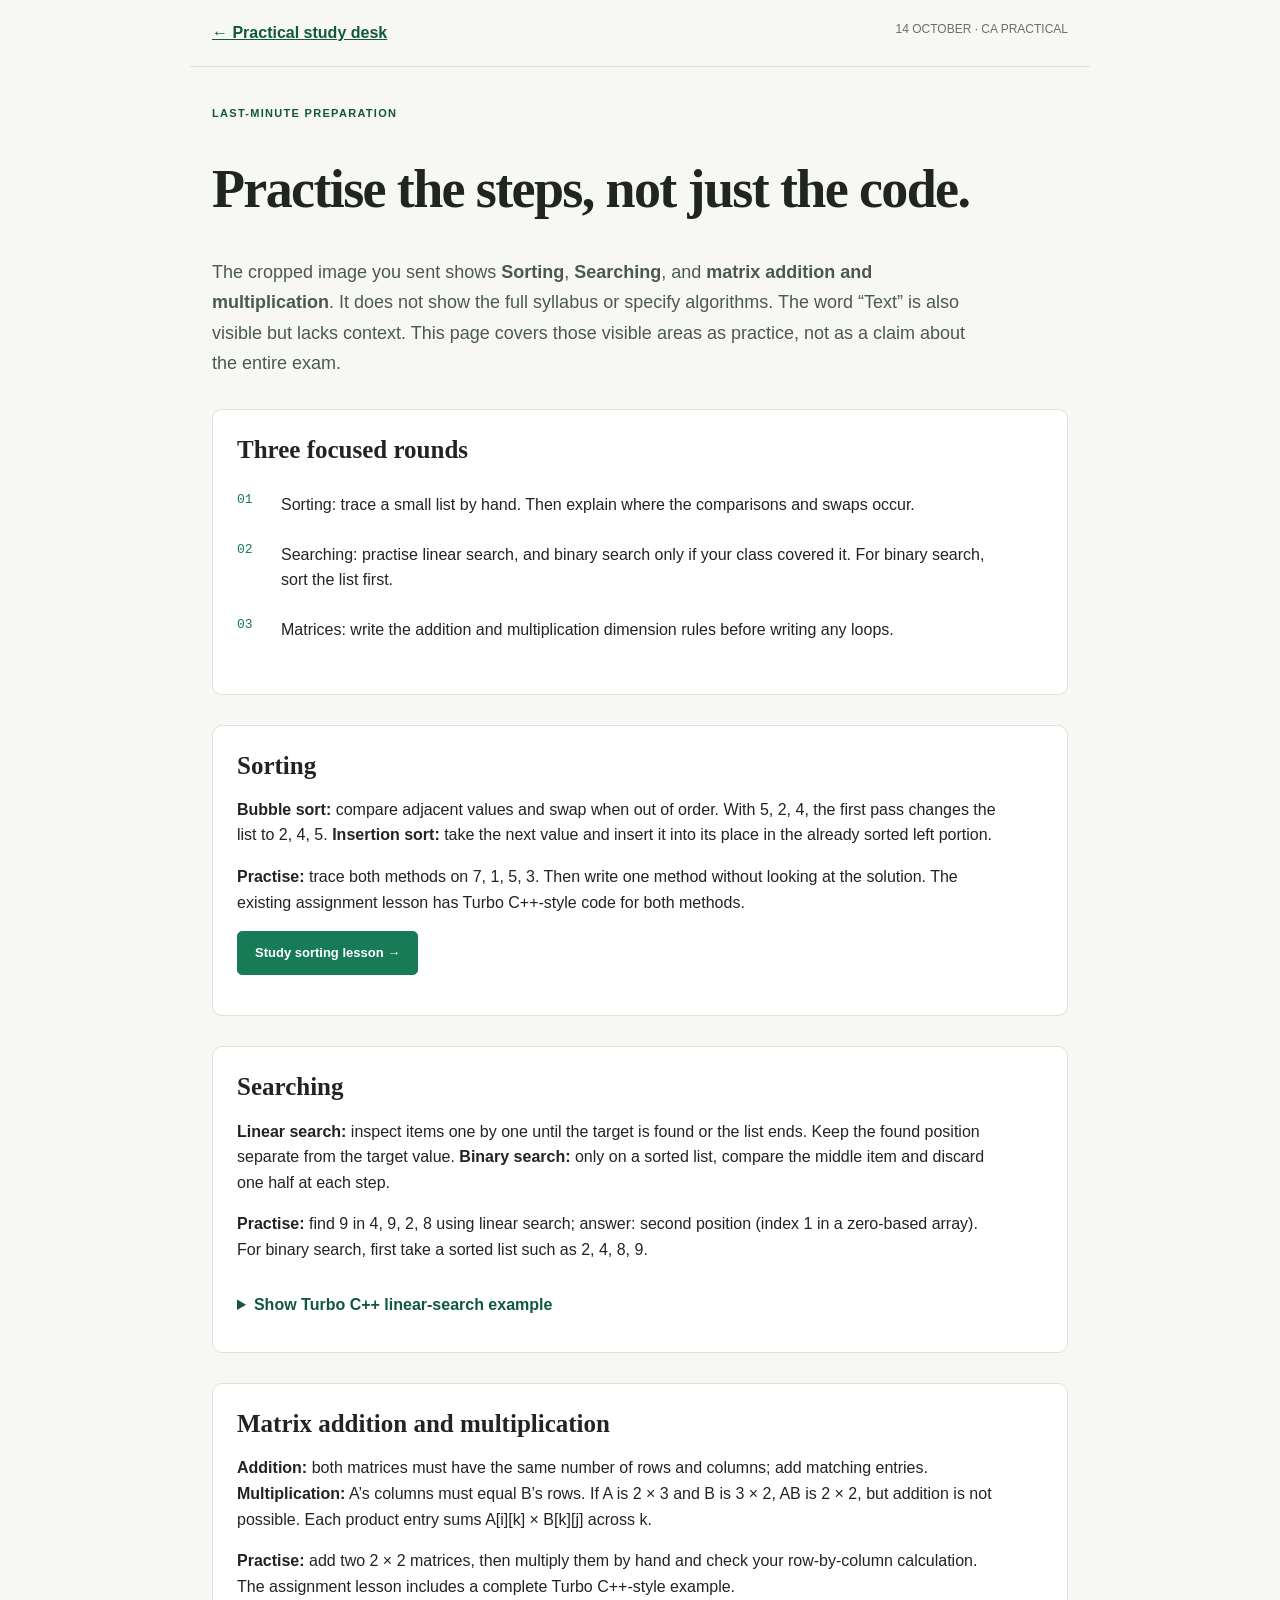
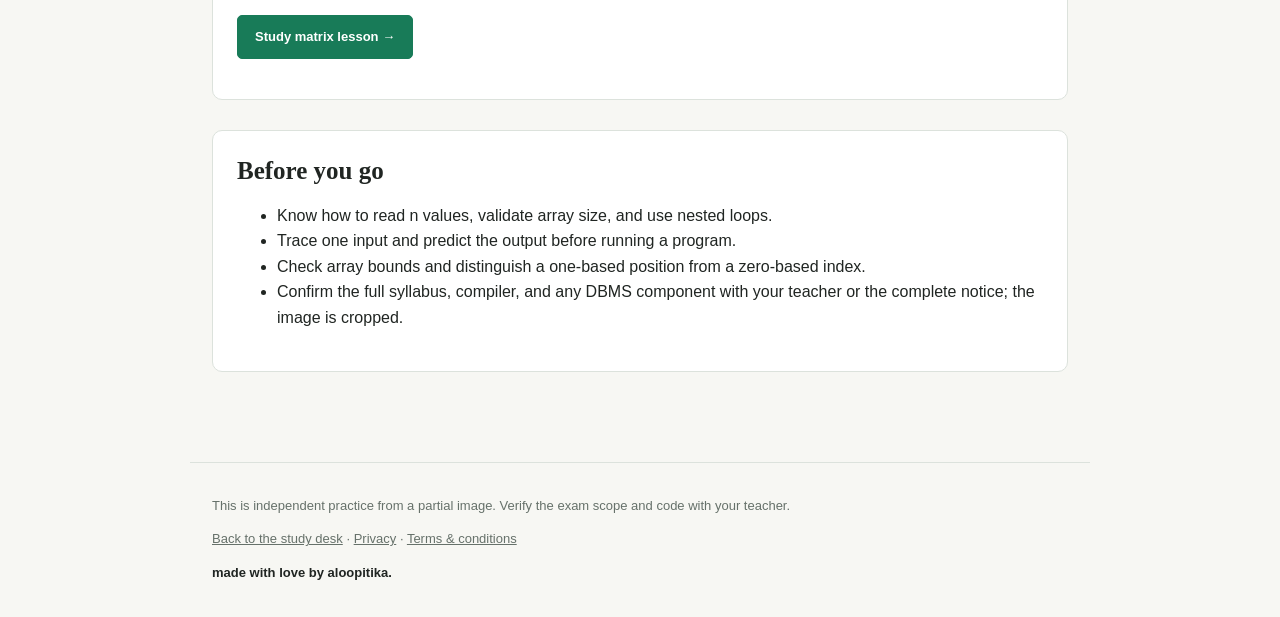
==== exam-14-october.html @ 1c6a815f "feat: simplify practical home and add 14 October revision" ====
<!doctype html>
<html lang="en"><head><meta charset="utf-8"><meta name="viewport" content="width=device-width,initial-scale=1"><meta name="theme-color" content="#f7f7f3"><title>14 October CA practical preparation</title><link rel="icon" href="favicon.svg" type="image/svg+xml"><link rel="stylesheet" href="style.css"><link rel="stylesheet" href="study-additions.css"></head><body class="exam-page"><header class="exam-header"><a href="index.html#home">← Practical study desk</a><span>14 OCTOBER · CA PRACTICAL</span></header><main class="exam-main"><p class="section-label">LAST-MINUTE PREPARATION</p><h1>Practise the steps, not just the code.</h1><p class="lead">The cropped image you sent shows <strong>Sorting</strong>, <strong>Searching</strong>, and <strong>matrix addition and multiplication</strong>. It does not show the full syllabus or specify algorithms. The word “Text” is also visible but lacks context. This page covers those visible areas as practice, not as a claim about the entire exam.</p><section class="exam-focus"><h2>Three focused rounds</h2><ol class="steps"><li>Sorting: trace a small list by hand. Then explain where the comparisons and swaps occur.</li><li>Searching: practise linear search, and binary search only if your class covered it. For binary search, sort the list first.</li><li>Matrices: write the addition and multiplication dimension rules before writing any loops.</li></ol></section><section class="exam-focus"><h2>Sorting</h2><p><strong>Bubble sort:</strong> compare adjacent values and swap when out of order. With 5, 2, 4, the first pass changes the list to 2, 4, 5. <strong>Insertion sort:</strong> take the next value and insert it into its place in the already sorted left portion.</p><p><strong>Practise:</strong> trace both methods on 7, 1, 5, 3. Then write one method without looking at the solution. The existing assignment lesson has Turbo C++-style code for both methods.</p><p><a class="button primary" href="index.html#lesson-12">Study sorting lesson →</a></p></section><section class="exam-focus"><h2>Searching</h2><p><strong>Linear search:</strong> inspect items one by one until the target is found or the list ends. Keep the found position separate from the target value. <strong>Binary search:</strong> only on a sorted list, compare the middle item and discard one half at each step.</p><p><strong>Practise:</strong> find 9 in 4, 9, 2, 8 using linear search; answer: second position (index 1 in a zero-based array). For binary search, first take a sorted list such as 2, 4, 8, 9.</p>
<details><summary>Show Turbo C++ linear-search example</summary><pre class="exam-code">#include &lt;iostream.h&gt;
#include &lt;conio.h&gt;
void main() {
    clrscr();
    int a[20], n, target, i, pos = -1;
    cout &lt;&lt; "How many numbers (1-20)? ";
    cin &gt;&gt; n;
    if (n &lt; 1 || n &gt; 20) {
        cout &lt;&lt; "Invalid count";
        getch();
        return;
    }
    for (i = 0; i &lt; n; i++) cin &gt;&gt; a[i];
    cout &lt;&lt; "Search for: ";
    cin &gt;&gt; target;
    for (i = 0; i &lt; n; i++) {
        if (a[i] == target) { pos = i; break; }
    }
    if (pos == -1) cout &lt;&lt; "Not found";
    else cout &lt;&lt; "Found at position " &lt;&lt; pos + 1;
    getch();
}</pre></details></section><section class="exam-focus"><h2>Matrix addition and multiplication</h2><p><strong>Addition:</strong> both matrices must have the same number of rows and columns; add matching entries. <strong>Multiplication:</strong> A’s columns must equal B’s rows. If A is 2 × 3 and B is 3 × 2, AB is 2 × 2, but addition is not possible. Each product entry sums A[i][k] × B[k][j] across k.</p><p><strong>Practise:</strong> add two 2 × 2 matrices, then multiply them by hand and check your row-by-column calculation. The assignment lesson includes a complete Turbo C++-style example.</p><p><a class="button primary" href="index.html#lesson-11">Study matrix lesson →</a></p></section><section class="exam-focus"><h2>Before you go</h2><ul><li>Know how to read n values, validate array size, and use nested loops.</li><li>Trace one input and predict the output before running a program.</li><li>Check array bounds and distinguish a one-based position from a zero-based index.</li><li>Confirm the full syllabus, compiler, and any DBMS component with your teacher or the complete notice; the image is cropped.</li></ul></section></main><footer class="exam-footer"><p>This is independent practice from a partial image. Verify the exam scope and code with your teacher.</p><p><a href="index.html#home">Back to the study desk</a> · <a href="privacy.html">Privacy</a> · <a href="terms.html">Terms &amp; conditions</a></p><p class="credit">made with love by aloopitika.</p></footer></body></html>
---- style.css ----
:root{--bg:#f7f7f3;--surface:#fff;--ink:#202522;--muted:#66716a;--line:#dce2dc;--accent:#187b58;--accent-dark:#10583f;--pale:#e9f4ec;--code:#16201b;--code-ink:#e7f4e8;--serif:Georgia,'Times New Roman',serif;--sans:'Segoe UI',Arial,sans-serif;--mono:Consolas,'Courier New',monospace}*{box-sizing:border-box}html{scroll-behavior:smooth}body{margin:0;background:var(--bg);color:var(--ink);font-family:var(--sans);line-height:1.6}button,input{font:inherit}button{cursor:pointer}a{color:inherit}.skip{position:absolute;left:-999px;top:0;z-index:20;background:#fff;padding:12px}.skip:focus{left:10px}.sr-only{position:absolute;width:1px;height:1px;padding:0;margin:-1px;overflow:hidden;clip:rect(0,0,0,0);white-space:nowrap;border:0}.site-shell{min-height:100vh;display:grid;grid-template-columns:284px minmax(0,1fr)}.sidebar{height:100vh;position:sticky;top:0;background:#eef1eb;border-right:1px solid var(--line);display:flex;flex-direction:column}.brand{min-height:89px;display:flex;align-items:center;gap:12px;padding:18px 22px;text-decoration:none;font-size:21px;font-weight:750;letter-spacing:-1.2px;border-bottom:1px solid var(--line)}.brand-mark{color:var(--accent);font-family:var(--mono);font-size:23px;letter-spacing:-6px;padding-right:5px}.brand-accent{color:var(--accent)}.brand small{display:block;color:var(--muted);font-size:10px;letter-spacing:1.1px;text-transform:uppercase;font-weight:600;margin-top:-3px}.sidebar-body{min-height:0;overflow:auto;padding:24px 14px 16px}.search-label,.nav-header,.eyebrow,.section-label,.sidebar-progress span{font-size:11px;letter-spacing:1.3px;font-weight:750;color:var(--muted)}.search-label{display:block;margin:0 8px 9px}#search{width:100%;height:44px;border:1px solid var(--line);border-radius:6px;background:white;padding:0 12px;outline:none;color:var(--ink)}#search:focus{border-color:var(--accent);box-shadow:0 0 0 3px #187b5822}.nav-header{display:flex;justify-content:space-between;margin:27px 8px 11px}.nav-item{width:100%;display:flex;text-align:left;align-items:center;gap:11px;min-height:48px;border:0;border-radius:5px;background:transparent;padding:7px 10px;color:#36443b}.nav-item:hover,.nav-item:focus-visible{background:#e2eae1}.nav-item.active{background:#d9eade;color:#10583f;font-weight:700}.nav-num{font-family:var(--mono);font-size:12px;color:#758078}.nav-title{flex:1;font-size:13px;line-height:1.3}.studied-dot{color:var(--accent);font-size:16px}.sidebar-bottom{padding:19px 22px;border-top:1px solid var(--line)}.sidebar-progress{display:flex;justify-content:space-between;gap:8px;align-items:center}.sidebar-progress span{max-width:95px;line-height:1.3}.sidebar-progress strong{font-size:13px;color:var(--accent-dark)}.sidebar-bottom p{font-size:11px;color:var(--muted);margin:9px 0 0}.workspace{min-width:0;display:flex;flex-direction:column}.topbar{height:64px;border-bottom:1px solid var(--line);display:flex;align-items:center;justify-content:space-between;padding:0 clamp(22px,5vw,75px);background:var(--bg)}.topbar-home{font-size:11px;font-weight:750;letter-spacing:1.25px;text-decoration:none;color:#405047}.topbar-home span{color:#aab3aa;margin:0 5px}.github-link{font-size:12px;text-decoration:none;color:var(--accent-dark);font-weight:650}.icon-button{display:none;background:none;border:0}main{width:100%;max-width:980px;padding:clamp(30px,5vw,66px) clamp(22px,5vw,75px) 96px;margin:0 auto;flex:1}.intro-tag{display:inline-block;border:1px solid #b9d8c6;border-radius:3px;color:var(--accent-dark);font:700 11px var(--mono);letter-spacing:.9px;padding:7px 10px}.hero h1,.lesson-heading h1{font:normal clamp(36px,5vw,60px)/1.07 var(--serif);letter-spacing:-2px;margin:20px 0 19px}.hero h1 em{color:var(--accent);font-weight:normal}.lead{font-size:18px;color:#4b5950;max-width:680px;line-height:1.7}.divider{height:1px;background:var(--line);margin:35px 0}.hero-actions{display:flex;gap:10px;flex-wrap:wrap;margin-top:28px}.button{display:inline-flex;align-items:center;justify-content:center;min-height:44px;border-radius:5px;padding:10px 17px;text-decoration:none;font-size:13px;font-weight:700;border:1px solid #b7cabc;background:#fff;color:var(--accent-dark)}.button:hover,.button:focus-visible{background:var(--pale)}.button.primary{background:var(--accent);border-color:var(--accent);color:#fff}.button.primary:hover{background:var(--accent-dark)}.button:disabled{opacity:.5;cursor:not-allowed}.section-label{margin:0 0 12px;color:var(--accent-dark)}.path-list{list-style:none;margin:0;padding:0;border-top:1px solid var(--line)}.path-list li{border-bottom:1px solid var(--line)}.path-list a{display:grid;grid-template-columns:40px 1fr auto;gap:12px;align-items:center;padding:18px 4px;text-decoration:none}.path-list a:hover{color:var(--accent)}.path-list .num{font:13px var(--mono);color:var(--accent)}.path-list small{color:var(--muted)}.lesson-heading .eyebrow{color:var(--accent-dark)}.lesson-heading h1{font-size:clamp(36px,4vw,54px)}.prompt{background:#f0f3ee;border-left:3px solid #94bca5;padding:19px 22px;margin:30px 0;color:#32443a}.prompt small{display:block;font-size:11px;font-weight:750;letter-spacing:1px;margin-bottom:8px}.prompt p{margin:0}.note{background:#fff6e9;color:#66502d;border:1px solid #eadbbf;padding:15px 17px;border-radius:5px;margin:22px 0;font-size:14px}.lesson-section{padding-top:38px;border-top:1px solid var(--line);margin-top:37px;scroll-margin-top:20px}.lesson-section h2{font:normal 29px/1.25 var(--serif);letter-spacing:-.6px;margin:0 0 12px}.lesson-section h3{font-size:16px;margin:0 0 8px}.lesson-section p{margin:0 0 16px;color:#4b5950}.concept{padding:19px 0;border-bottom:1px solid var(--line)}.concept:last-child{border:0}.steps{counter-reset:steps;list-style:none;margin:20px 0;padding:0}.steps li{counter-increment:steps;position:relative;padding:7px 0 7px 44px;margin:0 0 10px}.steps li:before{content:counter(steps,decimal-leading-zero);position:absolute;left:0;font:13px var(--mono);color:var(--accent)}.example-grid{display:grid;grid-template-columns:1fr 1fr;gap:14px}.example-box{background:#fff;border:1px solid var(--line);border-radius:5px;padding:17px;min-width:0}.example-box small{display:block;font-size:11px;letter-spacing:1px;font-weight:700;color:var(--muted);margin-bottom:7px}.example-box pre{white-space:pre-wrap;overflow-wrap:anywhere;margin:0;font:13px/1.6 var(--mono)}.reveal-wrap{padding:23px;background:var(--pale);border:1px solid #cbded0;border-radius:6px;margin-top:20px}.reveal-wrap p{margin:0 0 14px}.code-panel[hidden],.answer[hidden]{display:none}.code-panel{margin-top:20px}.code-toolbar{display:flex;align-items:center;justify-content:space-between;gap:10px;background:#25332a;color:#d7e8d9;padding:11px 14px;font:12px var(--mono);border-radius:5px 5px 0 0}.code-toolbar div{display:flex;gap:9px;flex-wrap:wrap}.code-toolbar button{border:1px solid #5c7762;background:transparent;border-radius:4px;color:#e8f3e9;padding:6px 9px}.code-toolbar button:hover{background:#395344}.code-block{margin:0;padding:22px;max-height:650px;overflow:auto;background:var(--code);color:var(--code-ink);font:13px/1.65 var(--mono);tab-size:4;border-radius:0 0 5px 5px}.breakdown{margin:18px 0 0;padding:0;list-style:none}.breakdown li{border-bottom:1px solid var(--line);padding:13px 0}.breakdown code{color:var(--accent-dark);background:#eaf3ec;padding:2px 5px;border-radius:3px;overflow-wrap:anywhere}.breakdown p{margin:6px 0 0;font-size:14px}.practice{background:white;border:1px solid var(--line);border-radius:6px;padding:24px;margin-top:16px}.practice p{color:var(--ink)}.practice textarea{width:100%;min-height:130px;border:1px solid var(--line);border-radius:4px;padding:12px;font:13px/1.5 var(--mono);resize:vertical;margin-bottom:12px}.practice textarea:focus{outline:2px solid #a9d7bb}.answer{background:var(--pale);padding:15px;margin-top:13px;border-radius:4px}.pitfalls{padding-left:20px;color:#4b5950}.pitfalls li{margin:8px 0}.lesson-footer-nav{display:flex;justify-content:space-between;gap:12px;margin-top:46px;padding-top:25px;border-top:1px solid var(--line)}.mark-button{margin-top:28px}.site-footer{padding:22px clamp(22px,5vw,75px) 25px;border-top:1px solid var(--line);color:var(--muted);font-size:12px;max-width:100%;text-align:center}.site-footer p{margin:5px auto;max-width:750px}.site-footer .credit{margin-top:22px;color:#35443a;font-weight:700}.no-js{position:fixed;bottom:0;background:#fff7df;padding:20px;width:100%;z-index:30}button:focus-visible,a:focus-visible{outline:3px solid #82b398;outline-offset:3px}@media(max-width:820px){html,body{max-width:100%;overflow-x:hidden}.site-shell{display:block}.workspace,.topbar,main,.lesson-heading,.prompt,.note{min-width:0;max-width:100%}.topbar{gap:10px}.github-link{max-width:110px;white-space:normal;line-height:1.2;text-align:right;overflow-wrap:anywhere}.lesson-heading,.prompt,.note{overflow-wrap:anywhere}.sidebar{position:fixed;z-index:12;width:min(320px,88vw);height:100dvh;transform:translateX(-100%);transition:transform .2s;box-shadow:8px 0 30px #14201622}.sidebar.open{transform:translateX(0)}.icon-button{display:inline-flex;gap:7px;align-items:center;font-size:13px;color:var(--ink)}.topbar{padding:0 20px}.topbar-home{display:none}main{padding:34px 20px 70px}.example-grid{grid-template-columns:1fr}.site-shell.menu-open:after{content:"";position:fixed;inset:0;background:#14201666;z-index:11}.lesson-footer-nav{flex-direction:column}}@media(prefers-reduced-motion:reduce){html{scroll-behavior:auto}.sidebar{transition:none}}
---- study-additions.css ----
.sidebar-home{display:block;padding:9px 12px;margin:0 0 8px;color:var(--accent-dark);font-weight:700;text-decoration:none;border:1px solid var(--line);border-radius:6px;background:white}.sidebar-home:hover{background:var(--pale)}.home-choices{display:grid;gap:12px;margin-top:28px}.home-choice{display:flex;flex-direction:column;gap:4px;padding:19px 21px;border:1px solid var(--line);border-radius:8px;background:white;text-decoration:none;transition:border-color .15s}.home-choice:hover{border-color:var(--accent)}.home-choice strong{font-size:17px}.home-choice span{font-size:14px;color:var(--muted)}.home-choice.featured{border-left:4px solid var(--accent)}.home-choice.pending{background:#f5f6f2;color:var(--muted)}.home-choice.pending strong{color:var(--ink)}.exam-page{background:var(--bg)}.exam-header,.exam-footer{max-width:900px;margin:auto;padding:20px 22px;display:flex;justify-content:space-between;gap:15px}.exam-header{border-bottom:1px solid var(--line)}.exam-header a{font-weight:700;color:var(--accent-dark)}.exam-header span{font-size:12px;color:var(--muted)}.exam-main{max-width:900px;margin:auto;padding:38px 22px 60px}.exam-main h1{font:700 clamp(32px,6vw,54px)/1.15 var(--serif);letter-spacing:-.03em}.exam-main .lead{max-width:760px}.exam-focus{margin:30px 0;padding:24px;background:white;border:1px solid var(--line);border-radius:10px}.exam-focus h2{font:700 25px/1.25 var(--serif);margin:0 0 12px}.exam-focus p,.exam-focus li{max-width:760px}.exam-focus details{margin-top:20px}.exam-focus summary{cursor:pointer;color:var(--accent-dark);font-weight:700;padding:10px 0}.exam-code{background:var(--code);color:var(--code-ink);padding:18px;overflow-x:auto;border-radius:7px;font:14px/1.55 var(--mono)}.exam-footer{display:block;border-top:1px solid var(--line);font-size:13px;color:var(--muted)}.exam-footer .credit{font-weight:700;color:var(--ink)}@media(max-width:600px){.exam-header{display:block}.exam-header span{display:block;margin-top:8px}.exam-focus{padding:18px}}
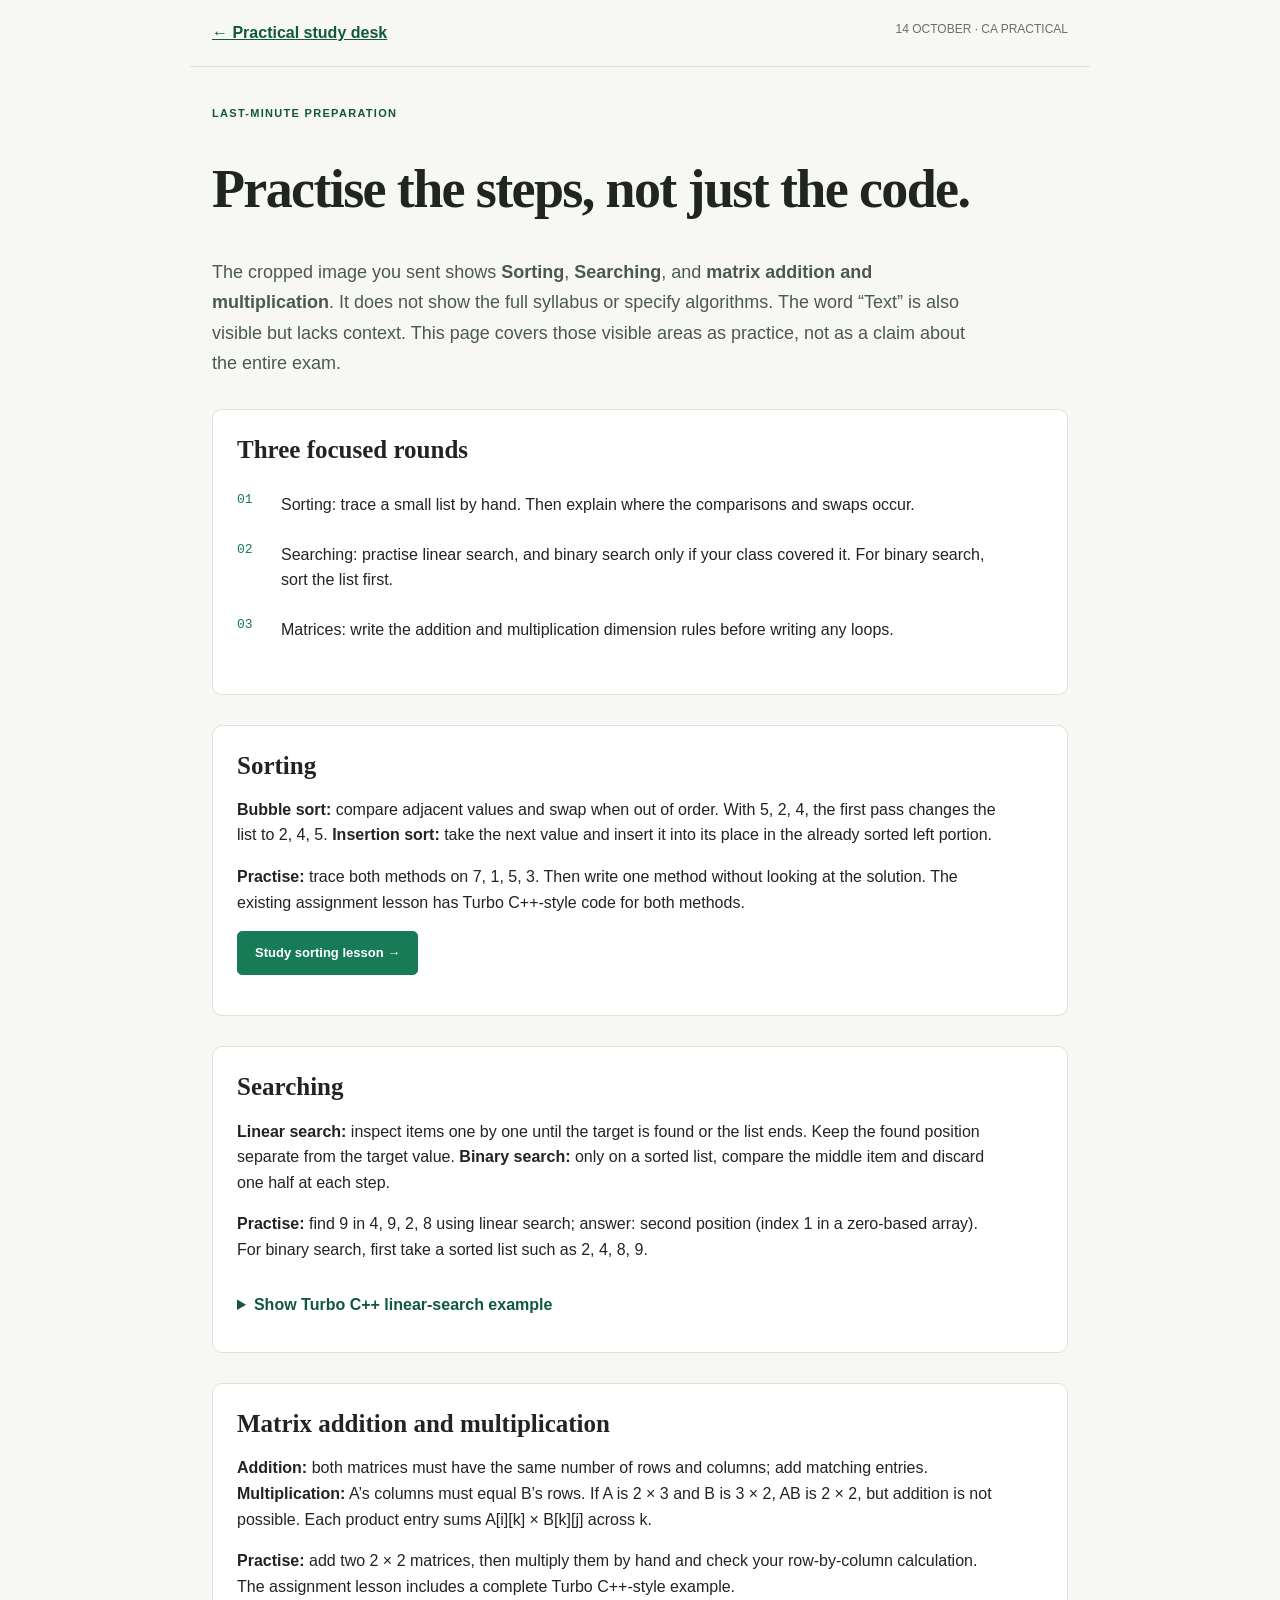
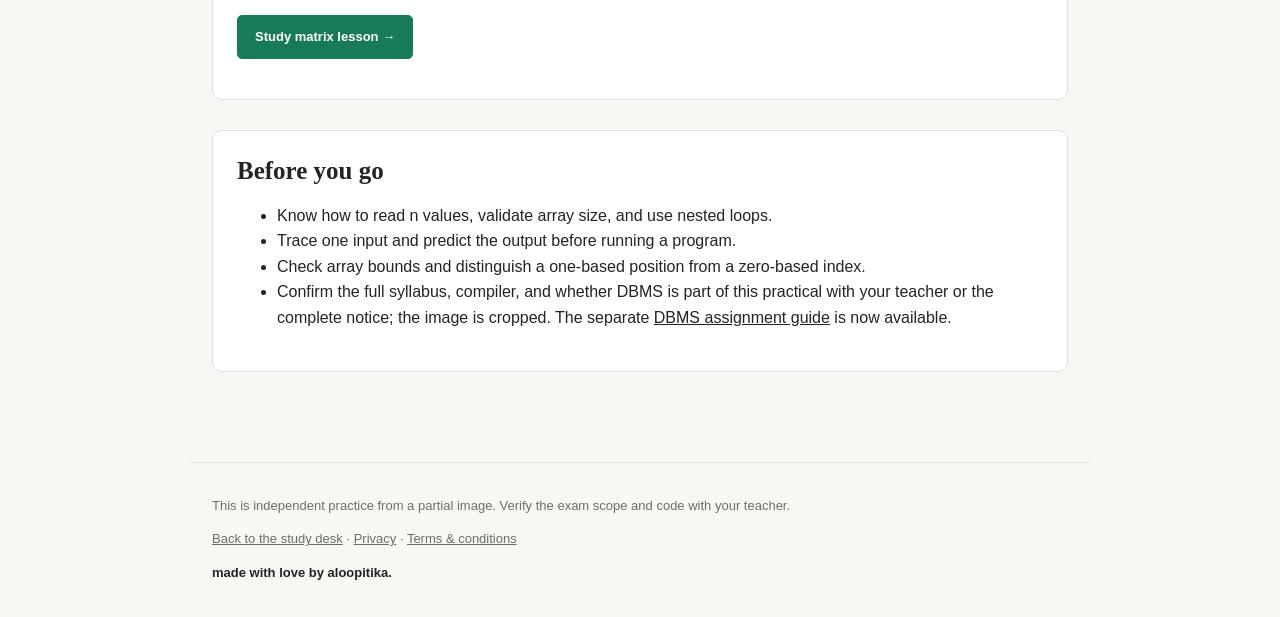
==== commit 84c310d7: "feat: add photographed DBMS assignment study guide" ====
--- a/exam-14-october.html
+++ b/exam-14-october.html
@@ -21,4 +21,4 @@
     if (pos == -1) cout &lt;&lt; "Not found";
     else cout &lt;&lt; "Found at position " &lt;&lt; pos + 1;
     getch();
-}</pre></details></section><section class="exam-focus"><h2>Matrix addition and multiplication</h2><p><strong>Addition:</strong> both matrices must have the same number of rows and columns; add matching entries. <strong>Multiplication:</strong> A’s columns must equal B’s rows. If A is 2 × 3 and B is 3 × 2, AB is 2 × 2, but addition is not possible. Each product entry sums A[i][k] × B[k][j] across k.</p><p><strong>Practise:</strong> add two 2 × 2 matrices, then multiply them by hand and check your row-by-column calculation. The assignment lesson includes a complete Turbo C++-style example.</p><p><a class="button primary" href="index.html#lesson-11">Study matrix lesson →</a></p></section><section class="exam-focus"><h2>Before you go</h2><ul><li>Know how to read n values, validate array size, and use nested loops.</li><li>Trace one input and predict the output before running a program.</li><li>Check array bounds and distinguish a one-based position from a zero-based index.</li><li>Confirm the full syllabus, compiler, and any DBMS component with your teacher or the complete notice; the image is cropped.</li></ul></section></main><footer class="exam-footer"><p>This is independent practice from a partial image. Verify the exam scope and code with your teacher.</p><p><a href="index.html#home">Back to the study desk</a> · <a href="privacy.html">Privacy</a> · <a href="terms.html">Terms &amp; conditions</a></p><p class="credit">made with love by aloopitika.</p></footer></body></html>
+}</pre></details></section><section class="exam-focus"><h2>Matrix addition and multiplication</h2><p><strong>Addition:</strong> both matrices must have the same number of rows and columns; add matching entries. <strong>Multiplication:</strong> A’s columns must equal B’s rows. If A is 2 × 3 and B is 3 × 2, AB is 2 × 2, but addition is not possible. Each product entry sums A[i][k] × B[k][j] across k.</p><p><strong>Practise:</strong> add two 2 × 2 matrices, then multiply them by hand and check your row-by-column calculation. The assignment lesson includes a complete Turbo C++-style example.</p><p><a class="button primary" href="index.html#lesson-11">Study matrix lesson →</a></p></section><section class="exam-focus"><h2>Before you go</h2><ul><li>Know how to read n values, validate array size, and use nested loops.</li><li>Trace one input and predict the output before running a program.</li><li>Check array bounds and distinguish a one-based position from a zero-based index.</li><li>Confirm the full syllabus, compiler, and whether DBMS is part of this practical with your teacher or the complete notice; the image is cropped. The separate <a href="dbms-assignment.html">DBMS assignment guide</a> is now available.</li></ul></section></main><footer class="exam-footer"><p>This is independent practice from a partial image. Verify the exam scope and code with your teacher.</p><p><a href="index.html#home">Back to the study desk</a> · <a href="privacy.html">Privacy</a> · <a href="terms.html">Terms &amp; conditions</a></p><p class="credit">made with love by aloopitika.</p></footer></body></html>
